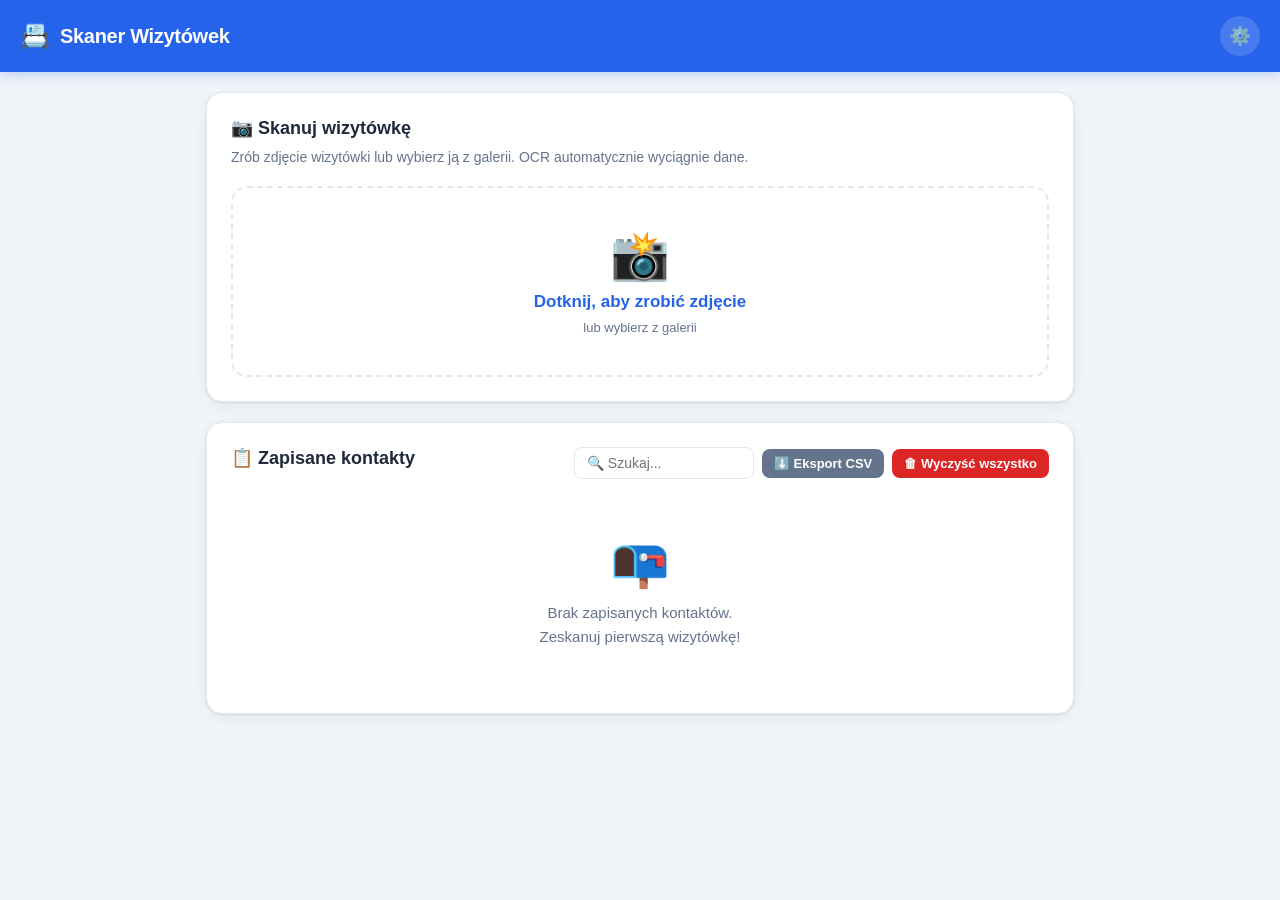
==== index.html @ 80045ccf "Dodaj aplikacje Skaner Wizytowek (PWA + OCR + Google Sheets)" ====
<!DOCTYPE html>
<html lang="pl">
<head>
  <meta charset="UTF-8" />
  <meta name="viewport" content="width=device-width, initial-scale=1.0, maximum-scale=1.0" />
  <meta name="theme-color" content="#2563eb" />
  <meta name="apple-mobile-web-app-capable" content="yes" />
  <meta name="apple-mobile-web-app-status-bar-style" content="black-translucent" />
  <meta name="apple-mobile-web-app-title" content="Skaner Wizytówek" />
  <link rel="manifest" href="manifest.json" />
  <link rel="apple-touch-icon" href="icons/icon-192.png" />
  <link rel="stylesheet" href="style.css" />
  <title>Skaner Wizytówek</title>
</head>
<body>

  <!-- HEADER -->
  <header class="app-header">
    <div class="header-content">
      <span class="header-icon">📇</span>
      <h1>Skaner Wizytówek</h1>
    </div>
    <button id="btn-settings" class="icon-btn" title="Ustawienia">⚙️</button>
  </header>

  <!-- MAIN CONTENT -->
  <main>

    <!-- SETTINGS PANEL -->
    <section id="settings-panel" class="card hidden">
      <h2>⚙️ Ustawienia</h2>
      <p class="hint">Wklej adres URL swojego Google Apps Script, aby dane były automatycznie zapisywane w Google Sheets.</p>
      <label for="sheets-url">URL Google Apps Script</label>
      <input type="url" id="sheets-url" placeholder="https://script.google.com/macros/s/..." />
      <div class="btn-row">
        <button id="btn-save-settings" class="btn btn-primary">💾 Zapisz</button>
        <button id="btn-test-connection" class="btn btn-secondary">🔗 Testuj połączenie</button>
      </div>
      <div id="connection-status"></div>
    </section>

    <!-- SCAN CARD -->
    <section id="scan-card" class="card">
      <h2>📷 Skanuj wizytówkę</h2>
      <p class="hint">Zrób zdjęcie wizytówki lub wybierz ją z galerii. OCR automatycznie wyciągnie dane.</p>

      <div id="drop-zone">
        <input type="file" id="file-input" accept="image/*" capture="environment" />
        <label for="file-input" class="upload-label">
          <span class="upload-icon">📸</span>
          <span class="upload-text">Dotknij, aby zrobić zdjęcie</span>
          <span class="upload-sub">lub wybierz z galerii</span>
        </label>
      </div>

      <div id="preview-container" class="hidden">
        <img id="preview-img" src="" alt="Podgląd wizytówki" />
        <button id="btn-clear-img" class="btn btn-ghost">✕ Zmień zdjęcie</button>
      </div>

      <div id="ocr-status" class="hidden">
        <div class="progress-bar">
          <div id="progress-fill" class="progress-fill"></div>
        </div>
        <p id="ocr-status-text">Przygotowywanie OCR...</p>
      </div>

      <button id="btn-scan" class="btn btn-primary btn-large hidden">
        🔍 Skanuj i wyciągnij dane
      </button>
    </section>

    <!-- EXTRACTED DATA FORM -->
    <section id="data-form" class="card hidden">
      <h2>✏️ Wyciągnięte dane</h2>
      <p class="hint">Sprawdź i popraw dane przed zapisaniem.</p>

      <div class="form-grid">
        <div class="form-group">
          <label for="f-name">👤 Imię i Nazwisko</label>
          <input type="text" id="f-name" placeholder="Jan Kowalski" />
        </div>
        <div class="form-group">
          <label for="f-company">🏢 Firma</label>
          <input type="text" id="f-company" placeholder="ABC Sp. z o.o." />
        </div>
        <div class="form-group">
          <label for="f-title">💼 Stanowisko</label>
          <input type="text" id="f-title" placeholder="Dyrektor sprzedaży" />
        </div>
        <div class="form-group">
          <label for="f-phone">📞 Telefon</label>
          <input type="tel" id="f-phone" placeholder="+48 123 456 789" />
        </div>
        <div class="form-group">
          <label for="f-email">✉️ E-mail</label>
          <input type="email" id="f-email" placeholder="jan@firma.pl" />
        </div>
        <div class="form-group">
          <label for="f-website">🌐 Strona WWW</label>
          <input type="text" id="f-website" placeholder="www.firma.pl" />
        </div>
        <div class="form-group full-width">
          <label for="f-address">📍 Adres</label>
          <input type="text" id="f-address" placeholder="ul. Przykładowa 1, 00-001 Warszawa" />
        </div>
        <div class="form-group full-width">
          <label for="f-notes">📝 Notatki</label>
          <textarea id="f-notes" placeholder="Dodatkowe informacje..."></textarea>
        </div>
      </div>

      <div id="raw-ocr-toggle">
        <button id="btn-show-raw" class="btn btn-ghost btn-sm">👁 Pokaż surowy tekst OCR</button>
        <pre id="raw-ocr-text" class="hidden"></pre>
      </div>

      <div class="btn-row">
        <button id="btn-save-contact" class="btn btn-primary btn-large">
          💾 Zapisz kontakt
        </button>
        <button id="btn-cancel-form" class="btn btn-ghost">✕ Anuluj</button>
      </div>
      <div id="save-status"></div>
    </section>

    <!-- CONTACTS TABLE -->
    <section id="contacts-section" class="card">
      <div class="section-header">
        <h2>📋 Zapisane kontakty</h2>
        <div class="table-actions">
          <input type="text" id="search-input" placeholder="🔍 Szukaj..." class="search-input" />
          <button id="btn-export-csv" class="btn btn-secondary btn-sm">⬇️ Eksport CSV</button>
          <button id="btn-clear-all" class="btn btn-danger btn-sm">🗑 Wyczyść wszystko</button>
        </div>
      </div>

      <div id="contacts-empty" class="empty-state">
        <span>📭</span>
        <p>Brak zapisanych kontaktów.<br>Zeskanuj pierwszą wizytówkę!</p>
      </div>

      <div id="table-wrapper" class="hidden">
        <table id="contacts-table">
          <thead>
            <tr>
              <th>Imię i Nazwisko</th>
              <th>Firma</th>
              <th>Stanowisko</th>
              <th>Telefon</th>
              <th>E-mail</th>
              <th>WWW</th>
              <th>Adres</th>
              <th>Data dodania</th>
              <th>Akcje</th>
            </tr>
          </thead>
          <tbody id="contacts-tbody"></tbody>
        </table>
      </div>
    </section>

  </main>

  <!-- TOAST NOTIFICATION -->
  <div id="toast" class="toast hidden"></div>

  <!-- DELETE CONFIRM MODAL -->
  <div id="modal-overlay" class="modal-overlay hidden">
    <div class="modal">
      <h3>Usuń kontakt?</h3>
      <p id="modal-message">Czy na pewno chcesz usunąć ten kontakt?</p>
      <div class="btn-row">
        <button id="modal-confirm" class="btn btn-danger">Usuń</button>
        <button id="modal-cancel" class="btn btn-ghost">Anuluj</button>
      </div>
    </div>
  </div>

  <!-- Tesseract.js OCR library (CDN) -->
  <script src="https://cdn.jsdelivr.net/npm/tesseract.js@5/dist/tesseract.min.js"></script>
  <script src="app.js"></script>

</body>
</html>
---- style.css ----
/* =========================================
   SKANER WIZYTÓWEK - STYLE
   ========================================= */

:root {
  --primary: #2563eb;
  --primary-dark: #1d4ed8;
  --primary-light: #dbeafe;
  --secondary: #64748b;
  --success: #16a34a;
  --success-light: #dcfce7;
  --danger: #dc2626;
  --danger-light: #fee2e2;
  --warning: #d97706;
  --bg: #f1f5f9;
  --card-bg: #ffffff;
  --text: #1e293b;
  --text-light: #64748b;
  --border: #e2e8f0;
  --radius: 16px;
  --radius-sm: 8px;
  --shadow: 0 1px 3px rgba(0,0,0,.08), 0 4px 16px rgba(0,0,0,.06);
  --shadow-lg: 0 8px 32px rgba(0,0,0,.12);
}

* { box-sizing: border-box; margin: 0; padding: 0; }

body {
  font-family: -apple-system, BlinkMacSystemFont, 'Segoe UI', Roboto, sans-serif;
  background: var(--bg);
  color: var(--text);
  min-height: 100vh;
  padding-bottom: 40px;
}

/* ---- HEADER ---- */
.app-header {
  background: var(--primary);
  color: #fff;
  padding: 16px 20px;
  display: flex;
  align-items: center;
  justify-content: space-between;
  position: sticky;
  top: 0;
  z-index: 100;
  box-shadow: 0 2px 12px rgba(37,99,235,.3);
}

.header-content {
  display: flex;
  align-items: center;
  gap: 10px;
}

.header-icon { font-size: 24px; }

.app-header h1 {
  font-size: 20px;
  font-weight: 700;
  letter-spacing: -0.3px;
}

.icon-btn {
  background: rgba(255,255,255,.15);
  border: none;
  border-radius: 50%;
  width: 40px;
  height: 40px;
  font-size: 18px;
  cursor: pointer;
  transition: background .2s;
  display: flex;
  align-items: center;
  justify-content: center;
}
.icon-btn:hover { background: rgba(255,255,255,.25); }

/* ---- MAIN / LAYOUT ---- */
main {
  max-width: 900px;
  margin: 0 auto;
  padding: 20px 16px;
  display: flex;
  flex-direction: column;
  gap: 20px;
}

/* ---- CARD ---- */
.card {
  background: var(--card-bg);
  border-radius: var(--radius);
  padding: 24px;
  box-shadow: var(--shadow);
  border: 1px solid var(--border);
}

.card h2 {
  font-size: 18px;
  font-weight: 700;
  margin-bottom: 8px;
  color: var(--text);
}

.hint {
  color: var(--text-light);
  font-size: 14px;
  margin-bottom: 18px;
  line-height: 1.5;
}

/* ---- SETTINGS PANEL ---- */
#settings-panel label {
  display: block;
  font-size: 13px;
  font-weight: 600;
  color: var(--text-light);
  text-transform: uppercase;
  letter-spacing: .5px;
  margin-bottom: 6px;
}

#settings-panel input[type="url"] {
  width: 100%;
  padding: 12px 14px;
  border: 1.5px solid var(--border);
  border-radius: var(--radius-sm);
  font-size: 14px;
  margin-bottom: 14px;
  transition: border-color .2s;
}
#settings-panel input[type="url"]:focus {
  outline: none;
  border-color: var(--primary);
  box-shadow: 0 0 0 3px var(--primary-light);
}

/* ---- DROP ZONE / UPLOAD ---- */
#drop-zone {
  border: 2.5px dashed var(--border);
  border-radius: var(--radius);
  transition: border-color .2s, background .2s;
  position: relative;
}

#drop-zone:hover, #drop-zone.dragover {
  border-color: var(--primary);
  background: var(--primary-light);
}

#file-input {
  position: absolute;
  inset: 0;
  width: 100%;
  height: 100%;
  opacity: 0;
  cursor: pointer;
  z-index: 2;
}

.upload-label {
  display: flex;
  flex-direction: column;
  align-items: center;
  justify-content: center;
  padding: 40px 20px;
  cursor: pointer;
  gap: 8px;
}

.upload-icon { font-size: 48px; }

.upload-text {
  font-size: 17px;
  font-weight: 600;
  color: var(--primary);
}

.upload-sub {
  font-size: 13px;
  color: var(--text-light);
}

/* ---- PREVIEW IMAGE ---- */
#preview-container {
  display: flex;
  flex-direction: column;
  align-items: center;
  gap: 10px;
}

#preview-img {
  max-width: 100%;
  max-height: 300px;
  border-radius: var(--radius-sm);
  border: 1.5px solid var(--border);
  object-fit: contain;
}

/* ---- PROGRESS BAR ---- */
.progress-bar {
  width: 100%;
  height: 6px;
  background: var(--border);
  border-radius: 99px;
  overflow: hidden;
  margin-bottom: 8px;
}

.progress-fill {
  height: 100%;
  background: var(--primary);
  width: 0%;
  transition: width .3s ease;
  border-radius: 99px;
}

#ocr-status-text {
  font-size: 14px;
  color: var(--text-light);
  text-align: center;
}

/* ---- FORM ---- */
.form-grid {
  display: grid;
  grid-template-columns: 1fr 1fr;
  gap: 14px;
  margin-bottom: 16px;
}

.form-group {
  display: flex;
  flex-direction: column;
  gap: 6px;
}

.form-group.full-width { grid-column: 1 / -1; }

.form-group label {
  font-size: 12px;
  font-weight: 700;
  color: var(--text-light);
  text-transform: uppercase;
  letter-spacing: .5px;
}

.form-group input,
.form-group textarea {
  padding: 10px 12px;
  border: 1.5px solid var(--border);
  border-radius: var(--radius-sm);
  font-size: 15px;
  font-family: inherit;
  color: var(--text);
  transition: border-color .2s, box-shadow .2s;
  background: #fff;
}

.form-group input:focus,
.form-group textarea:focus {
  outline: none;
  border-color: var(--primary);
  box-shadow: 0 0 0 3px var(--primary-light);
}

.form-group textarea {
  resize: vertical;
  min-height: 80px;
}

/* ---- RAW OCR ---- */
#raw-ocr-toggle {
  margin-bottom: 16px;
}

#raw-ocr-text {
  margin-top: 8px;
  background: #f8fafc;
  border: 1px solid var(--border);
  border-radius: var(--radius-sm);
  padding: 12px;
  font-size: 13px;
  white-space: pre-wrap;
  word-break: break-word;
  color: var(--text-light);
  max-height: 200px;
  overflow-y: auto;
}

/* ---- BUTTONS ---- */
.btn {
  display: inline-flex;
  align-items: center;
  justify-content: center;
  gap: 6px;
  padding: 10px 18px;
  border-radius: var(--radius-sm);
  font-size: 15px;
  font-weight: 600;
  cursor: pointer;
  border: none;
  transition: filter .15s, transform .1s, opacity .15s;
  text-decoration: none;
  white-space: nowrap;
}

.btn:active { transform: scale(.97); }
.btn:disabled { opacity: .5; cursor: not-allowed; }

.btn-primary { background: var(--primary); color: #fff; }
.btn-primary:hover { filter: brightness(1.1); }

.btn-secondary { background: var(--secondary); color: #fff; }
.btn-secondary:hover { filter: brightness(1.1); }

.btn-danger { background: var(--danger); color: #fff; }
.btn-danger:hover { filter: brightness(1.1); }

.btn-ghost {
  background: transparent;
  color: var(--text-light);
  border: 1.5px solid var(--border);
}
.btn-ghost:hover { background: var(--bg); }

.btn-large { padding: 14px 24px; font-size: 16px; border-radius: var(--radius-sm); }
.btn-sm { padding: 7px 12px; font-size: 13px; }

.btn-row {
  display: flex;
  gap: 10px;
  flex-wrap: wrap;
  align-items: center;
}

/* ---- SECTION HEADER ---- */
.section-header {
  display: flex;
  align-items: flex-start;
  justify-content: space-between;
  gap: 12px;
  flex-wrap: wrap;
  margin-bottom: 16px;
}

.section-header h2 { margin-bottom: 0; }

.table-actions {
  display: flex;
  gap: 8px;
  align-items: center;
  flex-wrap: wrap;
}

.search-input {
  padding: 7px 12px;
  border: 1.5px solid var(--border);
  border-radius: var(--radius-sm);
  font-size: 14px;
  width: 180px;
  transition: border-color .2s;
}
.search-input:focus {
  outline: none;
  border-color: var(--primary);
}

/* ---- EMPTY STATE ---- */
.empty-state {
  text-align: center;
  padding: 40px 20px;
  color: var(--text-light);
  display: flex;
  flex-direction: column;
  align-items: center;
  gap: 10px;
}

.empty-state span { font-size: 48px; }

.empty-state p {
  font-size: 15px;
  line-height: 1.6;
}

/* ---- TABLE ---- */
#table-wrapper {
  overflow-x: auto;
  border-radius: var(--radius-sm);
  border: 1px solid var(--border);
}

#contacts-table {
  width: 100%;
  border-collapse: collapse;
  font-size: 14px;
}

#contacts-table thead {
  background: var(--bg);
}

#contacts-table th {
  padding: 10px 14px;
  text-align: left;
  font-size: 12px;
  font-weight: 700;
  text-transform: uppercase;
  letter-spacing: .4px;
  color: var(--text-light);
  white-space: nowrap;
  border-bottom: 1px solid var(--border);
}

#contacts-table td {
  padding: 11px 14px;
  border-bottom: 1px solid var(--border);
  vertical-align: middle;
  max-width: 200px;
  overflow: hidden;
  text-overflow: ellipsis;
  white-space: nowrap;
}

#contacts-table tr:last-child td { border-bottom: none; }

#contacts-table tr:hover td { background: #f8fafc; }

.td-actions {
  display: flex;
  gap: 6px;
  width: max-content;
}

.td-actions button {
  padding: 4px 8px;
  font-size: 13px;
}

/* ---- TOAST ---- */
.toast {
  position: fixed;
  bottom: 24px;
  left: 50%;
  transform: translateX(-50%) translateY(0);
  background: #1e293b;
  color: #fff;
  padding: 12px 22px;
  border-radius: 99px;
  font-size: 15px;
  font-weight: 500;
  z-index: 9999;
  box-shadow: var(--shadow-lg);
  transition: opacity .3s, transform .3s;
  pointer-events: none;
  max-width: 90vw;
  text-align: center;
}

.toast.success { background: var(--success); }
.toast.error { background: var(--danger); }
.toast.hidden { opacity: 0; transform: translateX(-50%) translateY(16px); pointer-events: none; }

/* ---- MODAL ---- */
.modal-overlay {
  position: fixed;
  inset: 0;
  background: rgba(0,0,0,.45);
  display: flex;
  align-items: center;
  justify-content: center;
  z-index: 500;
  padding: 20px;
}

.modal {
  background: #fff;
  border-radius: var(--radius);
  padding: 28px;
  max-width: 360px;
  width: 100%;
  box-shadow: var(--shadow-lg);
}

.modal h3 { font-size: 18px; margin-bottom: 10px; }
.modal p { color: var(--text-light); font-size: 15px; margin-bottom: 20px; }

/* ---- STATUS MESSAGES ---- */
#save-status, #connection-status {
  margin-top: 10px;
  font-size: 14px;
  font-weight: 500;
  min-height: 20px;
}

.status-success { color: var(--success); }
.status-error { color: var(--danger); }
.status-info { color: var(--primary); }

/* ---- UTILITY ---- */
.hidden { display: none !important; }

/* ---- RESPONSIVE ---- */
@media (max-width: 600px) {
  .app-header h1 { font-size: 17px; }
  .card { padding: 18px 16px; }
  .form-grid { grid-template-columns: 1fr; }
  .form-group.full-width { grid-column: 1; }
  .section-header { flex-direction: column; }
  .table-actions { width: 100%; }
  .search-input { width: 100%; }
  .btn-large { width: 100%; }
  #contacts-table th:nth-child(n+6),
  #contacts-table td:nth-child(n+6) { display: none; }
}

/* ---- SCROLLBAR (optional) ---- */
::-webkit-scrollbar { width: 6px; height: 6px; }
::-webkit-scrollbar-track { background: transparent; }
::-webkit-scrollbar-thumb { background: var(--border); border-radius: 99px; }
::-webkit-scrollbar-thumb:hover { background: #cbd5e1; }
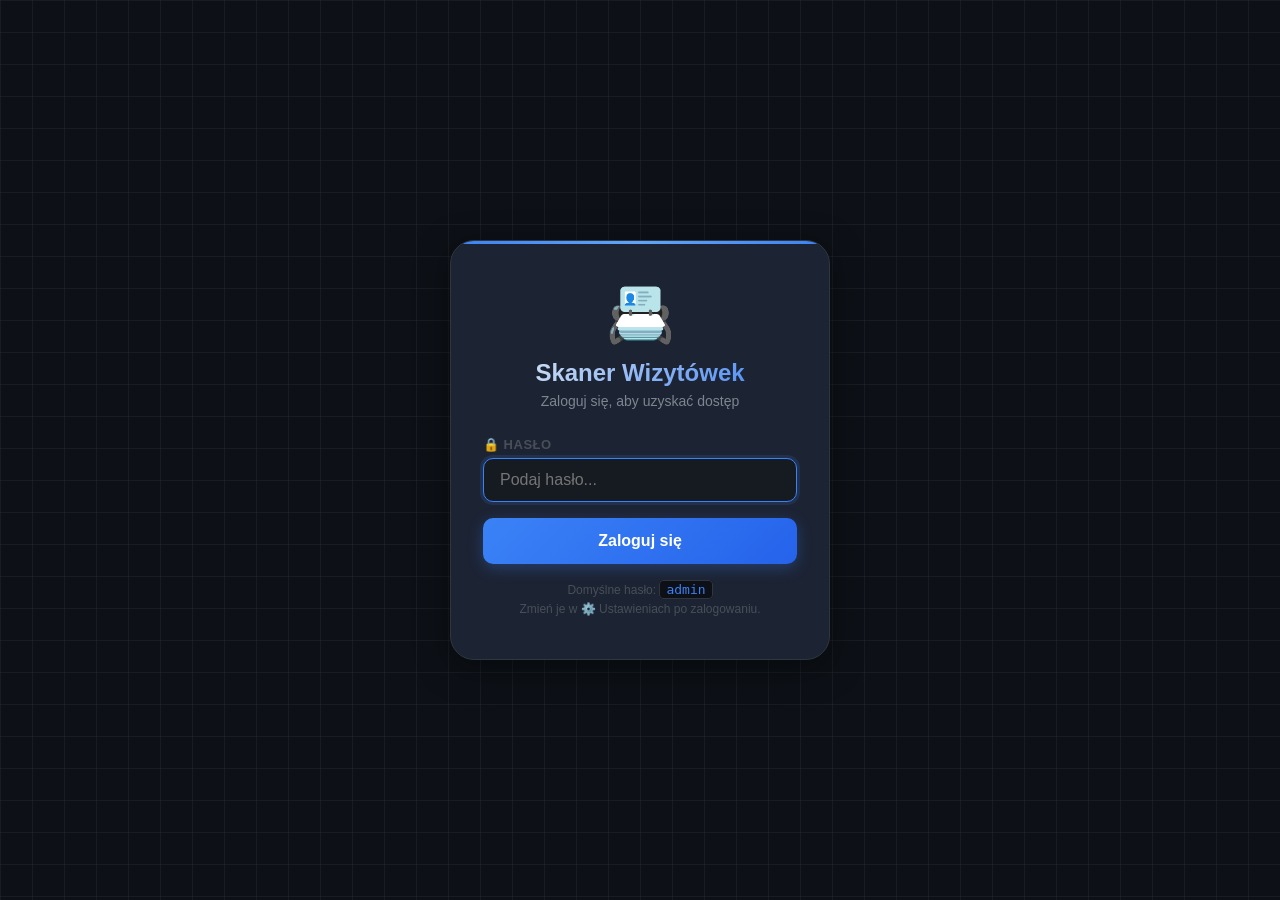
==== commit 5c46083e: "Dodaj login SHA-256, zdjecia, wizytowka dwustronna, NIP, sync cross-device" ====
--- a/index.html
+++ b/index.html
@@ -3,7 +3,7 @@
 <head>
   <meta charset="UTF-8" />
   <meta name="viewport" content="width=device-width, initial-scale=1.0, maximum-scale=1.0" />
-  <meta name="theme-color" content="#2563eb" />
+  <meta name="theme-color" content="#0d1117" />
   <meta name="apple-mobile-web-app-capable" content="yes" />
   <meta name="apple-mobile-web-app-status-bar-style" content="black-translucent" />
   <meta name="apple-mobile-web-app-title" content="Skaner Wizytówek" />
@@ -14,162 +14,247 @@
 </head>
 <body>
 
-  <!-- HEADER -->
-  <header class="app-header">
-    <div class="header-content">
-      <span class="header-icon">📇</span>
-      <h1>Skaner Wizytówek</h1>
+  <!-- ===== LOGIN SCREEN ===== -->
+  <div id="login-screen">
+    <div class="login-box">
+      <div class="login-logo">📇</div>
+      <h1 class="login-title">Skaner Wizytówek</h1>
+      <p class="login-subtitle">Zaloguj się, aby uzyskać dostęp</p>
+      <div class="login-form">
+        <div class="login-field">
+          <label for="login-password">🔒 Hasło</label>
+          <input type="password" id="login-password" placeholder="Podaj hasło..." autocomplete="current-password" />
+        </div>
+        <p id="login-error" class="login-error hidden">❌ Nieprawidłowe hasło</p>
+        <button id="btn-login" class="btn btn-primary btn-large">Zaloguj się</button>
+        <p class="login-hint">Domyślne hasło: <code>admin</code><br>Zmień je w ⚙️ Ustawieniach po zalogowaniu.</p>
+      </div>
     </div>
-    <button id="btn-settings" class="icon-btn" title="Ustawienia">⚙️</button>
-  </header>
-
-  <!-- MAIN CONTENT -->
-  <main>
-
-    <!-- SETTINGS PANEL -->
-    <section id="settings-panel" class="card hidden">
-      <h2>⚙️ Ustawienia</h2>
-      <p class="hint">Wklej adres URL swojego Google Apps Script, aby dane były automatycznie zapisywane w Google Sheets.</p>
-      <label for="sheets-url">URL Google Apps Script</label>
-      <input type="url" id="sheets-url" placeholder="https://script.google.com/macros/s/..." />
-      <div class="btn-row">
-        <button id="btn-save-settings" class="btn btn-primary">💾 Zapisz</button>
-        <button id="btn-test-connection" class="btn btn-secondary">🔗 Testuj połączenie</button>
-      </div>
-      <div id="connection-status"></div>
-    </section>
-
-    <!-- SCAN CARD -->
-    <section id="scan-card" class="card">
-      <h2>📷 Skanuj wizytówkę</h2>
-      <p class="hint">Zrób zdjęcie wizytówki lub wybierz ją z galerii. OCR automatycznie wyciągnie dane.</p>
-
-      <div id="drop-zone">
-        <input type="file" id="file-input" accept="image/*" capture="environment" />
-        <label for="file-input" class="upload-label">
-          <span class="upload-icon">📸</span>
-          <span class="upload-text">Dotknij, aby zrobić zdjęcie</span>
-          <span class="upload-sub">lub wybierz z galerii</span>
-        </label>
-      </div>
-
-      <div id="preview-container" class="hidden">
-        <img id="preview-img" src="" alt="Podgląd wizytówki" />
-        <button id="btn-clear-img" class="btn btn-ghost">✕ Zmień zdjęcie</button>
-      </div>
-
-      <div id="ocr-status" class="hidden">
-        <div class="progress-bar">
-          <div id="progress-fill" class="progress-fill"></div>
-        </div>
-        <p id="ocr-status-text">Przygotowywanie OCR...</p>
-      </div>
-
-      <button id="btn-scan" class="btn btn-primary btn-large hidden">
-        🔍 Skanuj i wyciągnij dane
-      </button>
-    </section>
-
-    <!-- EXTRACTED DATA FORM -->
-    <section id="data-form" class="card hidden">
-      <h2>✏️ Wyciągnięte dane</h2>
-      <p class="hint">Sprawdź i popraw dane przed zapisaniem.</p>
-
-      <div class="form-grid">
-        <div class="form-group">
-          <label for="f-name">👤 Imię i Nazwisko</label>
-          <input type="text" id="f-name" placeholder="Jan Kowalski" />
-        </div>
-        <div class="form-group">
-          <label for="f-company">🏢 Firma</label>
-          <input type="text" id="f-company" placeholder="ABC Sp. z o.o." />
-        </div>
-        <div class="form-group">
-          <label for="f-title">💼 Stanowisko</label>
-          <input type="text" id="f-title" placeholder="Dyrektor sprzedaży" />
-        </div>
-        <div class="form-group">
-          <label for="f-phone">📞 Telefon</label>
-          <input type="tel" id="f-phone" placeholder="+48 123 456 789" />
-        </div>
-        <div class="form-group">
-          <label for="f-email">✉️ E-mail</label>
-          <input type="email" id="f-email" placeholder="jan@firma.pl" />
-        </div>
-        <div class="form-group">
-          <label for="f-website">🌐 Strona WWW</label>
-          <input type="text" id="f-website" placeholder="www.firma.pl" />
-        </div>
-        <div class="form-group full-width">
-          <label for="f-address">📍 Adres</label>
-          <input type="text" id="f-address" placeholder="ul. Przykładowa 1, 00-001 Warszawa" />
-        </div>
-        <div class="form-group full-width">
-          <label for="f-notes">📝 Notatki</label>
-          <textarea id="f-notes" placeholder="Dodatkowe informacje..."></textarea>
-        </div>
-      </div>
-
-      <div id="raw-ocr-toggle">
-        <button id="btn-show-raw" class="btn btn-ghost btn-sm">👁 Pokaż surowy tekst OCR</button>
-        <pre id="raw-ocr-text" class="hidden"></pre>
-      </div>
-
-      <div class="btn-row">
-        <button id="btn-save-contact" class="btn btn-primary btn-large">
-          💾 Zapisz kontakt
-        </button>
-        <button id="btn-cancel-form" class="btn btn-ghost">✕ Anuluj</button>
-      </div>
-      <div id="save-status"></div>
-    </section>
-
-    <!-- CONTACTS TABLE -->
-    <section id="contacts-section" class="card">
-      <div class="section-header">
-        <h2>📋 Zapisane kontakty</h2>
-        <div class="table-actions">
-          <input type="text" id="search-input" placeholder="🔍 Szukaj..." class="search-input" />
-          <button id="btn-export-csv" class="btn btn-secondary btn-sm">⬇️ Eksport CSV</button>
-          <button id="btn-clear-all" class="btn btn-danger btn-sm">🗑 Wyczyść wszystko</button>
-        </div>
-      </div>
-
-      <div id="contacts-empty" class="empty-state">
-        <span>📭</span>
-        <p>Brak zapisanych kontaktów.<br>Zeskanuj pierwszą wizytówkę!</p>
-      </div>
-
-      <div id="table-wrapper" class="hidden">
-        <table id="contacts-table">
-          <thead>
-            <tr>
-              <th>Imię i Nazwisko</th>
-              <th>Firma</th>
-              <th>Stanowisko</th>
-              <th>Telefon</th>
-              <th>E-mail</th>
-              <th>WWW</th>
-              <th>Adres</th>
-              <th>Data dodania</th>
-              <th>Akcje</th>
-            </tr>
-          </thead>
-          <tbody id="contacts-tbody"></tbody>
-        </table>
-      </div>
-    </section>
-
-  </main>
-
-  <!-- TOAST NOTIFICATION -->
+  </div>
+
+  <!-- ===== APP ===== -->
+  <div id="app" class="hidden">
+
+    <header class="app-header">
+      <div class="header-content">
+        <span class="header-icon">📇</span>
+        <h1>Skaner Wizytówek</h1>
+      </div>
+      <div class="header-actions">
+        <button id="btn-sync" class="icon-btn" title="Synchronizuj z Sheets">🔄</button>
+        <button id="btn-settings" class="icon-btn" title="Ustawienia">⚙️</button>
+        <button id="btn-logout" class="icon-btn" title="Wyloguj">🚪</button>
+      </div>
+    </header>
+
+    <main>
+
+      <!-- SETTINGS -->
+      <section id="settings-panel" class="card hidden">
+        <h2>⚙️ Ustawienia</h2>
+
+        <div class="settings-group">
+          <h3>📊 Google Sheets – synchronizacja</h3>
+          <p class="hint">Kontakty będą zapisywane i synchronizowane między wszystkimi urządzeniami przez Twój prywatny arkusz Google.</p>
+          <label for="sheets-url">URL Google Apps Script</label>
+          <input type="url" id="sheets-url" placeholder="https://script.google.com/macros/s/..." />
+          <label for="sync-key" style="margin-top:10px">🔑 Klucz synchronizacji</label>
+          <input type="text" id="sync-key" placeholder="Dowolny tajny ciąg znaków, np. moj-klucz-2026" />
+          <p class="hint" style="margin-top:6px">Ten sam klucz wpisz w Google Apps Script (patrz instrukcja). Chroni Twoje dane przed nieautoryzowanym dostępem.</p>
+          <div class="btn-row">
+            <button id="btn-save-settings" class="btn btn-primary">💾 Zapisz</button>
+            <button id="btn-test-connection" class="btn btn-secondary">🔗 Testuj połączenie</button>
+          </div>
+          <div id="connection-status"></div>
+        </div>
+
+        <div class="settings-divider"></div>
+
+        <div class="settings-group">
+          <h3>🔒 Zmień hasło logowania</h3>
+          <label for="new-password">Nowe hasło</label>
+          <input type="password" id="new-password" placeholder="Minimum 4 znaki..." />
+          <label for="confirm-password" style="margin-top:10px">Powtórz hasło</label>
+          <input type="password" id="confirm-password" placeholder="Powtórz nowe hasło..." />
+          <div class="btn-row" style="margin-top:12px">
+            <button id="btn-change-password" class="btn btn-primary">🔒 Zmień hasło</button>
+          </div>
+          <div id="password-status"></div>
+        </div>
+      </section>
+
+      <!-- SCAN CARD -->
+      <section id="scan-card" class="card">
+        <div class="scan-header">
+          <h2>📷 Skanuj wizytówkę</h2>
+          <label class="toggle-label" title="Włącz dla wizytówek z danymi po obu stronach">
+            <input type="checkbox" id="two-sided-toggle" />
+            <span class="toggle-track"><span class="toggle-thumb"></span></span>
+            <span class="toggle-text">Dwustronna</span>
+          </label>
+        </div>
+
+        <div id="side-indicators" class="hidden">
+          <button class="side-tab active" id="tab-side1" onclick="switchSideTab(1)">
+            <img id="thumb-side1" class="side-thumb hidden" src="" alt="" />
+            <span id="thumb1-placeholder">1️⃣</span>
+            Strona 1
+          </button>
+          <button class="side-tab" id="tab-side2" onclick="switchSideTab(2)">
+            <img id="thumb-side2" class="side-thumb hidden" src="" alt="" />
+            <span id="thumb2-placeholder">2️⃣</span>
+            Strona 2
+          </button>
+        </div>
+
+        <p class="hint" id="scan-hint">Zrób zdjęcie wizytówki lub wybierz ją z galerii. OCR automatycznie wyciągnie dane.</p>
+
+        <div id="drop-zone">
+          <input type="file" id="file-input" accept="image/*" capture="environment" />
+          <label for="file-input" class="upload-label">
+            <span class="upload-icon">📸</span>
+            <span class="upload-text">Dotknij, aby zrobić zdjęcie</span>
+            <span class="upload-sub">lub wybierz z galerii</span>
+          </label>
+        </div>
+
+        <div id="preview-container" class="hidden">
+          <img id="preview-img" src="" alt="Podgląd" />
+          <button id="btn-clear-img" class="btn btn-ghost btn-sm">✕ Zmień zdjęcie</button>
+        </div>
+
+        <div id="ocr-status" class="hidden">
+          <div class="progress-bar"><div id="progress-fill" class="progress-fill"></div></div>
+          <p id="ocr-status-text">Przygotowywanie OCR...</p>
+        </div>
+
+        <button id="btn-scan" class="btn btn-primary btn-large hidden">🔍 Skanuj i wyciągnij dane</button>
+
+        <div id="side2-prompt" class="side2-prompt hidden">
+          <div class="side2-done">✅ Strona 1 zeskanowana</div>
+          <p>Teraz zrób zdjęcie drugiej strony wizytówki, aby uzupełnić brakujące dane.</p>
+          <label for="file-input-side2" class="btn btn-secondary" style="margin-top:10px;display:inline-flex;">
+            📷 Zeskanuj stronę 2
+          </label>
+          <input type="file" id="file-input-side2" accept="image/*" capture="environment" style="display:none" />
+          <button id="btn-skip-side2" class="btn btn-ghost btn-sm" style="margin-top:8px">Pomiń – tylko strona 1</button>
+        </div>
+      </section>
+
+      <!-- DATA FORM -->
+      <section id="data-form" class="card hidden">
+        <h2>✏️ Wyciągnięte dane</h2>
+        <p class="hint">Sprawdź i popraw dane przed zapisaniem.</p>
+
+        <div id="photo-previews" class="photo-previews hidden">
+          <div class="photo-preview-item hidden" id="photo1-preview-wrap">
+            <span class="photo-label">Strona 1</span>
+            <img id="photo1-preview" src="" alt="Strona 1" onclick="openLightbox(this.src,'Strona 1')" />
+          </div>
+          <div class="photo-preview-item hidden" id="photo2-preview-wrap">
+            <span class="photo-label">Strona 2</span>
+            <img id="photo2-preview" src="" alt="Strona 2" onclick="openLightbox(this.src,'Strona 2')" />
+          </div>
+        </div>
+
+        <div class="form-grid">
+          <div class="form-group">
+            <label for="f-name">👤 Imię i Nazwisko</label>
+            <input type="text" id="f-name" placeholder="Jan Kowalski" />
+          </div>
+          <div class="form-group">
+            <label for="f-company">🏢 Firma</label>
+            <input type="text" id="f-company" placeholder="ABC Sp. z o.o." />
+          </div>
+          <div class="form-group">
+            <label for="f-title">💼 Stanowisko</label>
+            <input type="text" id="f-title" placeholder="Dyrektor sprzedaży" />
+          </div>
+          <div class="form-group">
+            <label for="f-nip">🪪 NIP</label>
+            <input type="text" id="f-nip" placeholder="5213913508" inputmode="numeric" />
+          </div>
+          <div class="form-group">
+            <label for="f-phone">📞 Telefon</label>
+            <input type="tel" id="f-phone" placeholder="+48 123 456 789" />
+          </div>
+          <div class="form-group">
+            <label for="f-email">✉️ E-mail</label>
+            <input type="email" id="f-email" placeholder="jan@firma.pl" />
+          </div>
+          <div class="form-group">
+            <label for="f-website">🌐 Strona WWW</label>
+            <input type="text" id="f-website" placeholder="www.firma.pl" />
+          </div>
+          <div class="form-group full-width">
+            <label for="f-address">📍 Adres</label>
+            <input type="text" id="f-address" placeholder="ul. Przykładowa 1, 00-001 Warszawa" />
+          </div>
+          <div class="form-group full-width">
+            <label for="f-notes">📝 Notatki</label>
+            <textarea id="f-notes" placeholder="Dodatkowe informacje..."></textarea>
+          </div>
+        </div>
+
+        <div id="raw-ocr-toggle">
+          <button id="btn-show-raw" class="btn btn-ghost btn-sm">👁 Pokaż surowy tekst OCR</button>
+          <pre id="raw-ocr-text" class="hidden"></pre>
+        </div>
+
+        <div class="btn-row">
+          <button id="btn-save-contact" class="btn btn-primary btn-large">💾 Zapisz kontakt</button>
+          <button id="btn-cancel-form" class="btn btn-ghost">✕ Anuluj</button>
+        </div>
+        <div id="save-status"></div>
+      </section>
+
+      <!-- CONTACTS TABLE -->
+      <section id="contacts-section" class="card">
+        <div class="section-header">
+          <h2>📋 Zapisane kontakty</h2>
+          <div class="table-actions">
+            <input type="text" id="search-input" placeholder="🔍 Szukaj..." class="search-input" />
+            <button id="btn-export-csv" class="btn btn-secondary btn-sm">⬇️ CSV</button>
+            <button id="btn-clear-all" class="btn btn-danger btn-sm">🗑 Wyczyść</button>
+          </div>
+        </div>
+        <div id="contacts-empty" class="empty-state">
+          <span>📭</span>
+          <p>Brak zapisanych kontaktów.<br>Zeskanuj pierwszą wizytówkę!</p>
+        </div>
+        <div id="table-wrapper" class="hidden">
+          <table id="contacts-table">
+            <thead>
+              <tr>
+                <th>Foto</th>
+                <th>Imię i Nazwisko</th>
+                <th>Firma</th>
+                <th>Stanowisko</th>
+                <th>NIP</th>
+                <th>Telefon</th>
+                <th>E-mail</th>
+                <th>WWW</th>
+                <th>Adres</th>
+                <th>Data</th>
+                <th>Akcje</th>
+              </tr>
+            </thead>
+            <tbody id="contacts-tbody"></tbody>
+          </table>
+        </div>
+      </section>
+
+    </main>
+  </div>
+
+  <!-- TOAST -->
   <div id="toast" class="toast hidden"></div>
 
-  <!-- DELETE CONFIRM MODAL -->
+  <!-- DELETE MODAL -->
   <div id="modal-overlay" class="modal-overlay hidden">
     <div class="modal">
       <h3>Usuń kontakt?</h3>
-      <p id="modal-message">Czy na pewno chcesz usunąć ten kontakt?</p>
+      <p id="modal-message"></p>
       <div class="btn-row">
         <button id="modal-confirm" class="btn btn-danger">Usuń</button>
         <button id="modal-cancel" class="btn btn-ghost">Anuluj</button>
@@ -177,9 +262,15 @@
     </div>
   </div>
 
-  <!-- Tesseract.js OCR library (CDN) -->
+  <!-- PHOTO LIGHTBOX -->
+  <div id="lightbox" class="lightbox hidden" onclick="closeLightbox()">
+    <div class="lightbox-inner">
+      <img id="lightbox-img" src="" alt="" />
+      <p id="lightbox-label"></p>
+    </div>
+  </div>
+
   <script src="https://cdn.jsdelivr.net/npm/tesseract.js@5/dist/tesseract.min.js"></script>
   <script src="app.js"></script>
-
 </body>
-</html>
+</html>
--- a/style.css
+++ b/style.css
@@ -1,26 +1,31 @@
 /* =========================================
-   SKANER WIZYTÓWEK - STYLE
+   SKANER WIZYTÓWEK - DARK MODE STYLE
    ========================================= */
 
 :root {
-  --primary: #2563eb;
-  --primary-dark: #1d4ed8;
-  --primary-light: #dbeafe;
-  --secondary: #64748b;
-  --success: #16a34a;
-  --success-light: #dcfce7;
-  --danger: #dc2626;
-  --danger-light: #fee2e2;
-  --warning: #d97706;
-  --bg: #f1f5f9;
-  --card-bg: #ffffff;
-  --text: #1e293b;
-  --text-light: #64748b;
-  --border: #e2e8f0;
+  --primary: #3b82f6;
+  --primary-dark: #2563eb;
+  --primary-light: rgba(59,130,246,.15);
+  --secondary: #475569;
+  --success: #22c55e;
+  --success-light: rgba(34,197,94,.15);
+  --danger: #ef4444;
+  --danger-light: rgba(239,68,68,.15);
+  --warning: #f59e0b;
+  --bg: #0d1117;
+  --bg2: #161b22;
+  --card-bg: #1c2333;
+  --card-bg2: #21293a;
+  --text: #e6edf3;
+  --text-light: #7d8590;
+  --text-muted: #484f58;
+  --border: #30363d;
+  --border-light: #21262d;
   --radius: 16px;
-  --radius-sm: 8px;
-  --shadow: 0 1px 3px rgba(0,0,0,.08), 0 4px 16px rgba(0,0,0,.06);
-  --shadow-lg: 0 8px 32px rgba(0,0,0,.12);
+  --radius-sm: 10px;
+  --shadow: 0 1px 3px rgba(0,0,0,.4), 0 4px 16px rgba(0,0,0,.3);
+  --shadow-lg: 0 8px 32px rgba(0,0,0,.5);
+  --glow: 0 0 20px rgba(59,130,246,.2);
 }
 
 * { box-sizing: border-box; margin: 0; padding: 0; }
@@ -31,11 +36,18 @@
   color: var(--text);
   min-height: 100vh;
   padding-bottom: 40px;
+  /* Subtle grid pattern */
+  background-image:
+    linear-gradient(rgba(48,54,61,.3) 1px, transparent 1px),
+    linear-gradient(90deg, rgba(48,54,61,.3) 1px, transparent 1px);
+  background-size: 32px 32px;
 }
 
 /* ---- HEADER ---- */
 .app-header {
-  background: var(--primary);
+  background: rgba(13,17,23,.85);
+  backdrop-filter: blur(16px);
+  -webkit-backdrop-filter: blur(16px);
   color: #fff;
   padding: 16px 20px;
   display: flex;
@@ -44,7 +56,8 @@
   position: sticky;
   top: 0;
   z-index: 100;
-  box-shadow: 0 2px 12px rgba(37,99,235,.3);
+  border-bottom: 1px solid var(--border);
+  box-shadow: 0 2px 16px rgba(0,0,0,.5);
 }
 
 .header-content {
@@ -59,6 +72,10 @@
   font-size: 20px;
   font-weight: 700;
   letter-spacing: -0.3px;
+  background: linear-gradient(135deg, #e6edf3 0%, #3b82f6 100%);
+  -webkit-background-clip: text;
+  -webkit-text-fill-color: transparent;
+  background-clip: text;
 }
 
 .icon-btn {
@@ -93,6 +110,18 @@
   padding: 24px;
   box-shadow: var(--shadow);
   border: 1px solid var(--border);
+  position: relative;
+  overflow: hidden;
+}
+
+/* Subtle top accent line */
+.card::before {
+  content: '';
+  position: absolute;
+  top: 0; left: 0; right: 0;
+  height: 2px;
+  background: linear-gradient(90deg, var(--primary) 0%, transparent 100%);
+  opacity: 0.6;
 }
 
 .card h2 {
@@ -128,6 +157,8 @@
   font-size: 14px;
   margin-bottom: 14px;
   transition: border-color .2s;
+  background: var(--bg2);
+  color: var(--text);
 }
 #settings-panel input[type="url"]:focus {
   outline: none;
@@ -137,15 +168,17 @@
 
 /* ---- DROP ZONE / UPLOAD ---- */
 #drop-zone {
-  border: 2.5px dashed var(--border);
+  border: 2px dashed var(--border);
   border-radius: var(--radius);
-  transition: border-color .2s, background .2s;
+  transition: border-color .2s, background .2s, box-shadow .2s;
   position: relative;
+  background: var(--bg2);
 }
 
 #drop-zone:hover, #drop-zone.dragover {
   border-color: var(--primary);
   background: var(--primary-light);
+  box-shadow: var(--glow);
 }
 
 #file-input {
@@ -174,6 +207,7 @@
   font-size: 17px;
   font-weight: 600;
   color: var(--primary);
+  text-shadow: 0 0 20px rgba(59,130,246,.4);
 }
 
 .upload-sub {
@@ -195,6 +229,19 @@
   border-radius: var(--radius-sm);
   border: 1.5px solid var(--border);
   object-fit: contain;
+  box-shadow: 0 4px 24px rgba(0,0,0,.5);
+}
+
+/* Crop indicator badge */
+#crop-indicator {
+  font-size: 12px;
+  color: var(--success);
+  background: var(--success-light);
+  border: 1px solid rgba(34,197,94,.3);
+  border-radius: 99px;
+  padding: 4px 12px;
+  font-weight: 600;
+  letter-spacing: .3px;
 }
 
 /* ---- PROGRESS BAR ---- */
@@ -209,10 +256,11 @@
 
 .progress-fill {
   height: 100%;
-  background: var(--primary);
+  background: linear-gradient(90deg, var(--primary) 0%, #60a5fa 100%);
   width: 0%;
   transition: width .3s ease;
   border-radius: 99px;
+  box-shadow: 0 0 8px rgba(59,130,246,.5);
 }
 
 #ocr-status-text {
@@ -253,15 +301,23 @@
   font-size: 15px;
   font-family: inherit;
   color: var(--text);
-  transition: border-color .2s, box-shadow .2s;
-  background: #fff;
+  transition: border-color .2s, box-shadow .2s, background .2s;
+  background: var(--bg2);
+}
+
+/* Highlight fields that were auto-filled by OCR */
+.form-group input.ocr-filled,
+.form-group textarea.ocr-filled {
+  border-color: rgba(59,130,246,.5);
+  background: rgba(59,130,246,.05);
 }
 
 .form-group input:focus,
 .form-group textarea:focus {
   outline: none;
   border-color: var(--primary);
-  box-shadow: 0 0 0 3px var(--primary-light);
+  box-shadow: 0 0 0 3px var(--primary-light), 0 0 12px rgba(59,130,246,.15);
+  background: var(--card-bg);
 }
 
 .form-group textarea {
@@ -276,16 +332,18 @@
 
 #raw-ocr-text {
   margin-top: 8px;
-  background: #f8fafc;
+  background: var(--bg);
   border: 1px solid var(--border);
   border-radius: var(--radius-sm);
   padding: 12px;
-  font-size: 13px;
+  font-size: 12px;
+  font-family: 'Courier New', Courier, monospace;
   white-space: pre-wrap;
   word-break: break-word;
   color: var(--text-light);
   max-height: 200px;
   overflow-y: auto;
+  line-height: 1.6;
 }
 
 /* ---- BUTTONS ---- */
@@ -308,21 +366,32 @@
 .btn:active { transform: scale(.97); }
 .btn:disabled { opacity: .5; cursor: not-allowed; }
 
-.btn-primary { background: var(--primary); color: #fff; }
-.btn-primary:hover { filter: brightness(1.1); }
+.btn-primary {
+  background: linear-gradient(135deg, var(--primary) 0%, var(--primary-dark) 100%);
+  color: #fff;
+  box-shadow: 0 4px 15px rgba(59,130,246,.3);
+}
+.btn-primary:hover {
+  filter: brightness(1.15);
+  box-shadow: 0 4px 20px rgba(59,130,246,.5);
+}
 
 .btn-secondary { background: var(--secondary); color: #fff; }
-.btn-secondary:hover { filter: brightness(1.1); }
-
-.btn-danger { background: var(--danger); color: #fff; }
+.btn-secondary:hover { filter: brightness(1.15); }
+
+.btn-danger {
+  background: var(--danger);
+  color: #fff;
+  box-shadow: 0 4px 12px rgba(239,68,68,.25);
+}
 .btn-danger:hover { filter: brightness(1.1); }
 
 .btn-ghost {
-  background: transparent;
+  background: rgba(255,255,255,.04);
   color: var(--text-light);
   border: 1.5px solid var(--border);
 }
-.btn-ghost:hover { background: var(--bg); }
+.btn-ghost:hover { background: rgba(255,255,255,.08); color: var(--text); }
 
 .btn-large { padding: 14px 24px; font-size: 16px; border-radius: var(--radius-sm); }
 .btn-sm { padding: 7px 12px; font-size: 13px; }
@@ -359,11 +428,15 @@
   border-radius: var(--radius-sm);
   font-size: 14px;
   width: 180px;
-  transition: border-color .2s;
-}
+  transition: border-color .2s, box-shadow .2s;
+  background: var(--bg2);
+  color: var(--text);
+}
+.search-input::placeholder { color: var(--text-muted); }
 .search-input:focus {
   outline: none;
   border-color: var(--primary);
+  box-shadow: 0 0 0 3px var(--primary-light);
 }
 
 /* ---- EMPTY STATE ---- */
@@ -389,6 +462,7 @@
   overflow-x: auto;
   border-radius: var(--radius-sm);
   border: 1px solid var(--border);
+  background: var(--bg2);
 }
 
 #contacts-table {
@@ -404,28 +478,35 @@
 #contacts-table th {
   padding: 10px 14px;
   text-align: left;
-  font-size: 12px;
+  font-size: 11px;
   font-weight: 700;
   text-transform: uppercase;
-  letter-spacing: .4px;
-  color: var(--text-light);
+  letter-spacing: .6px;
+  color: var(--text-muted);
   white-space: nowrap;
   border-bottom: 1px solid var(--border);
 }
 
 #contacts-table td {
-  padding: 11px 14px;
-  border-bottom: 1px solid var(--border);
+  padding: 12px 14px;
+  border-bottom: 1px solid var(--border-light);
   vertical-align: middle;
   max-width: 200px;
   overflow: hidden;
   text-overflow: ellipsis;
   white-space: nowrap;
-}
+  color: var(--text);
+}
+
+#contacts-table td a {
+  color: var(--primary);
+  text-decoration: none;
+}
+#contacts-table td a:hover { text-decoration: underline; }
 
 #contacts-table tr:last-child td { border-bottom: none; }
 
-#contacts-table tr:hover td { background: #f8fafc; }
+#contacts-table tr:hover td { background: rgba(255,255,255,.03); }
 
 .td-actions {
   display: flex;
@@ -444,7 +525,10 @@
   bottom: 24px;
   left: 50%;
   transform: translateX(-50%) translateY(0);
-  background: #1e293b;
+  background: rgba(28,35,51,.95);
+  backdrop-filter: blur(12px);
+  -webkit-backdrop-filter: blur(12px);
+  border: 1px solid var(--border);
   color: #fff;
   padding: 12px 22px;
   border-radius: 99px;
@@ -458,15 +542,17 @@
   text-align: center;
 }
 
-.toast.success { background: var(--success); }
-.toast.error { background: var(--danger); }
+.toast.success { background: rgba(22,101,52,.9); border-color: rgba(34,197,94,.4); }
+.toast.error { background: rgba(127,29,29,.9); border-color: rgba(239,68,68,.4); }
 .toast.hidden { opacity: 0; transform: translateX(-50%) translateY(16px); pointer-events: none; }
 
 /* ---- MODAL ---- */
 .modal-overlay {
   position: fixed;
   inset: 0;
-  background: rgba(0,0,0,.45);
+  background: rgba(0,0,0,.7);
+  backdrop-filter: blur(4px);
+  -webkit-backdrop-filter: blur(4px);
   display: flex;
   align-items: center;
   justify-content: center;
@@ -475,7 +561,8 @@
 }
 
 .modal {
-  background: #fff;
+  background: var(--card-bg);
+  border: 1px solid var(--border);
   border-radius: var(--radius);
   padding: 28px;
   max-width: 360px;
@@ -483,7 +570,7 @@
   box-shadow: var(--shadow-lg);
 }
 
-.modal h3 { font-size: 18px; margin-bottom: 10px; }
+.modal h3 { font-size: 18px; margin-bottom: 10px; color: var(--text); }
 .modal p { color: var(--text-light); font-size: 15px; margin-bottom: 20px; }
 
 /* ---- STATUS MESSAGES ---- */
@@ -515,8 +602,391 @@
   #contacts-table td:nth-child(n+6) { display: none; }
 }
 
-/* ---- SCROLLBAR (optional) ---- */
+/* ---- SCROLLBAR ---- */
 ::-webkit-scrollbar { width: 6px; height: 6px; }
-::-webkit-scrollbar-track { background: transparent; }
+::-webkit-scrollbar-track { background: var(--bg); }
 ::-webkit-scrollbar-thumb { background: var(--border); border-radius: 99px; }
-::-webkit-scrollbar-thumb:hover { background: #cbd5e1; }
+::-webkit-scrollbar-thumb:hover { background: #484f58; }
+
+/* ---- FIELD ICON COLORS ---- */
+.form-group label { color: var(--text-muted); }
+
+/* ---- DATA CARD (filled fields look distinct) ---- */
+#data-form .card {
+  background: var(--card-bg);
+  border-color: rgba(59,130,246,.2);
+}
+#data-form .card::before {
+  background: linear-gradient(90deg, var(--primary) 0%, #60a5fa 60%, transparent 100%);
+  opacity: 0.8;
+}
+
+/* ============================================
+   LOGIN SCREEN
+   ============================================ */
+#login-screen {
+  position: fixed;
+  inset: 0;
+  background: var(--bg);
+  display: flex;
+  align-items: center;
+  justify-content: center;
+  z-index: 1000;
+  padding: 20px;
+  background-image:
+    linear-gradient(rgba(48,54,61,.3) 1px, transparent 1px),
+    linear-gradient(90deg, rgba(48,54,61,.3) 1px, transparent 1px);
+  background-size: 32px 32px;
+}
+
+.login-box {
+  background: var(--card-bg);
+  border: 1px solid var(--border);
+  border-radius: 24px;
+  padding: 40px 32px;
+  max-width: 380px;
+  width: 100%;
+  box-shadow: var(--shadow-lg);
+  text-align: center;
+  position: relative;
+  overflow: hidden;
+}
+
+.login-box::before {
+  content: '';
+  position: absolute;
+  top: 0; left: 0; right: 0;
+  height: 3px;
+  background: linear-gradient(90deg, var(--primary), #60a5fa, var(--primary));
+}
+
+.login-logo { font-size: 56px; margin-bottom: 12px; }
+
+.login-title {
+  font-size: 24px;
+  font-weight: 800;
+  background: linear-gradient(135deg, var(--text) 0%, var(--primary) 100%);
+  -webkit-background-clip: text;
+  -webkit-text-fill-color: transparent;
+  background-clip: text;
+  margin-bottom: 6px;
+}
+
+.login-subtitle {
+  color: var(--text-light);
+  font-size: 14px;
+  margin-bottom: 28px;
+}
+
+.login-form { text-align: left; }
+
+.login-field { margin-bottom: 16px; }
+
+.login-field label {
+  display: block;
+  font-size: 13px;
+  font-weight: 600;
+  color: var(--text-muted);
+  text-transform: uppercase;
+  letter-spacing: .5px;
+  margin-bottom: 6px;
+}
+
+.login-field input {
+  width: 100%;
+  padding: 12px 16px;
+  background: var(--bg2);
+  border: 1.5px solid var(--border);
+  border-radius: var(--radius-sm);
+  color: var(--text);
+  font-size: 16px;
+  transition: border-color .2s, box-shadow .2s;
+}
+
+.login-field input:focus {
+  outline: none;
+  border-color: var(--primary);
+  box-shadow: 0 0 0 3px var(--primary-light);
+}
+
+.login-error {
+  color: var(--danger);
+  font-size: 14px;
+  font-weight: 500;
+  margin-bottom: 10px;
+  text-align: center;
+}
+
+#btn-login { width: 100%; margin-bottom: 16px; }
+
+.login-hint {
+  text-align: center;
+  font-size: 12px;
+  color: var(--text-muted);
+  line-height: 1.6;
+}
+
+.login-hint code {
+  background: var(--bg);
+  border: 1px solid var(--border);
+  border-radius: 4px;
+  padding: 1px 6px;
+  font-size: 13px;
+  color: var(--primary);
+}
+
+/* ============================================
+   HEADER UPDATES
+   ============================================ */
+.header-actions {
+  display: flex;
+  gap: 4px;
+  align-items: center;
+}
+
+/* ============================================
+   SETTINGS
+   ============================================ */
+.settings-group { margin-bottom: 4px; }
+.settings-group h3 {
+  font-size: 15px;
+  font-weight: 700;
+  color: var(--text);
+  margin-bottom: 8px;
+}
+.settings-group label {
+  display: block;
+  font-size: 12px;
+  font-weight: 600;
+  color: var(--text-muted);
+  text-transform: uppercase;
+  letter-spacing: .5px;
+  margin-bottom: 6px;
+}
+.settings-group input {
+  width: 100%;
+  padding: 10px 14px;
+  background: var(--bg2);
+  border: 1.5px solid var(--border);
+  border-radius: var(--radius-sm);
+  color: var(--text);
+  font-size: 14px;
+  margin-bottom: 4px;
+  transition: border-color .2s;
+}
+.settings-group input:focus {
+  outline: none;
+  border-color: var(--primary);
+  box-shadow: 0 0 0 3px var(--primary-light);
+}
+.settings-divider {
+  height: 1px;
+  background: var(--border);
+  margin: 20px 0;
+}
+
+/* ============================================
+   TWO-SIDED TOGGLE
+   ============================================ */
+.scan-header {
+  display: flex;
+  align-items: center;
+  justify-content: space-between;
+  margin-bottom: 8px;
+  flex-wrap: wrap;
+  gap: 10px;
+}
+.scan-header h2 { margin-bottom: 0; }
+
+.toggle-label {
+  display: flex;
+  align-items: center;
+  gap: 8px;
+  cursor: pointer;
+  user-select: none;
+}
+.toggle-label input[type="checkbox"] { display: none; }
+
+.toggle-track {
+  width: 44px;
+  height: 24px;
+  background: var(--border);
+  border-radius: 99px;
+  position: relative;
+  transition: background .2s;
+  flex-shrink: 0;
+}
+.toggle-thumb {
+  position: absolute;
+  top: 3px; left: 3px;
+  width: 18px; height: 18px;
+  background: var(--text-muted);
+  border-radius: 50%;
+  transition: transform .2s, background .2s;
+}
+.toggle-label input:checked ~ .toggle-track { background: var(--primary); }
+.toggle-label input:checked ~ .toggle-track .toggle-thumb {
+  transform: translateX(20px);
+  background: #fff;
+}
+.toggle-text { font-size: 14px; font-weight: 600; color: var(--text-light); }
+
+/* SIDE TABS */
+#side-indicators {
+  display: flex;
+  gap: 8px;
+  margin-bottom: 14px;
+}
+
+.side-tab {
+  flex: 1;
+  display: flex;
+  align-items: center;
+  justify-content: center;
+  gap: 6px;
+  padding: 10px 14px;
+  background: var(--bg2);
+  border: 1.5px solid var(--border);
+  border-radius: var(--radius-sm);
+  font-size: 14px;
+  font-weight: 600;
+  color: var(--text-light);
+  cursor: pointer;
+  transition: border-color .2s, color .2s, background .2s;
+}
+.side-tab.active {
+  border-color: var(--primary);
+  color: var(--primary);
+  background: var(--primary-light);
+}
+.side-tab.done {
+  border-color: var(--success);
+  color: var(--success);
+}
+
+.side-thumb {
+  width: 28px; height: 18px;
+  object-fit: cover;
+  border-radius: 3px;
+  border: 1px solid var(--border);
+}
+
+/* SIDE 2 PROMPT */
+.side2-prompt {
+  margin-top: 14px;
+  padding: 16px;
+  background: var(--bg2);
+  border: 1.5px solid var(--border);
+  border-radius: var(--radius-sm);
+  text-align: center;
+}
+.side2-done {
+  font-size: 15px;
+  font-weight: 700;
+  color: var(--success);
+  margin-bottom: 6px;
+}
+.side2-prompt p {
+  font-size: 14px;
+  color: var(--text-light);
+  margin-bottom: 4px;
+}
+
+/* ============================================
+   PHOTO PREVIEWS IN FORM
+   ============================================ */
+.photo-previews {
+  display: flex;
+  gap: 12px;
+  margin-bottom: 18px;
+  flex-wrap: wrap;
+}
+.photo-preview-item {
+  display: flex;
+  flex-direction: column;
+  align-items: center;
+  gap: 4px;
+}
+.photo-label {
+  font-size: 11px;
+  font-weight: 700;
+  text-transform: uppercase;
+  letter-spacing: .5px;
+  color: var(--text-muted);
+}
+.photo-preview-item img {
+  width: 100px;
+  height: 65px;
+  object-fit: cover;
+  border-radius: 6px;
+  border: 1.5px solid var(--border);
+  cursor: pointer;
+  transition: border-color .2s, box-shadow .2s;
+}
+.photo-preview-item img:hover {
+  border-color: var(--primary);
+  box-shadow: 0 0 0 3px var(--primary-light);
+}
+
+/* ============================================
+   PHOTO THUMBNAIL IN TABLE
+   ============================================ */
+.contact-thumb {
+  width: 40px;
+  height: 26px;
+  object-fit: cover;
+  border-radius: 4px;
+  border: 1px solid var(--border);
+  cursor: pointer;
+  transition: border-color .15s;
+}
+.contact-thumb:hover { border-color: var(--primary); }
+
+.no-photo {
+  width: 40px;
+  height: 26px;
+  background: var(--bg);
+  border-radius: 4px;
+  border: 1px dashed var(--border);
+  display: inline-flex;
+  align-items: center;
+  justify-content: center;
+  font-size: 14px;
+  color: var(--text-muted);
+}
+
+/* ============================================
+   LIGHTBOX
+   ============================================ */
+.lightbox {
+  position: fixed;
+  inset: 0;
+  background: rgba(0,0,0,.88);
+  z-index: 9000;
+  display: flex;
+  align-items: center;
+  justify-content: center;
+  padding: 20px;
+  backdrop-filter: blur(8px);
+  -webkit-backdrop-filter: blur(8px);
+}
+.lightbox-inner {
+  display: flex;
+  flex-direction: column;
+  align-items: center;
+  gap: 10px;
+  max-width: 90vw;
+  max-height: 90vh;
+}
+.lightbox-inner img {
+  max-width: 100%;
+  max-height: 80vh;
+  border-radius: 12px;
+  box-shadow: 0 8px 40px rgba(0,0,0,.7);
+  object-fit: contain;
+}
+#lightbox-label {
+  color: rgba(255,255,255,.6);
+  font-size: 13px;
+}
+
